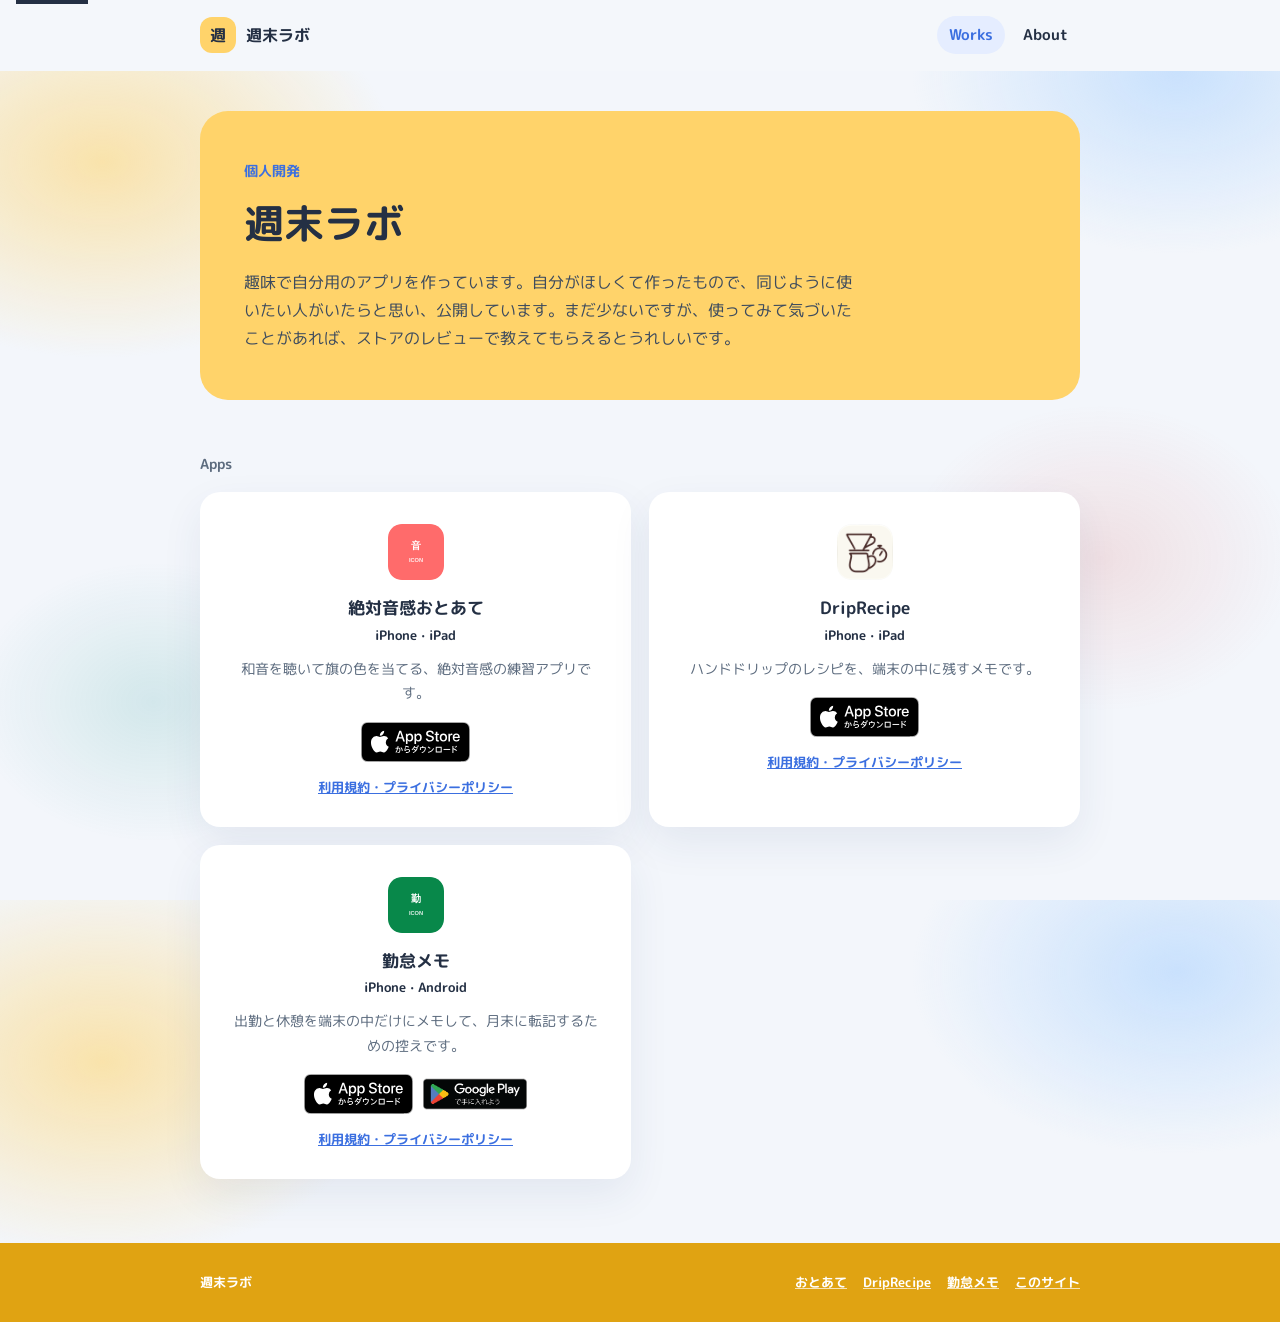
==== index.html @ 395b32bc "週末ラボの紹介と各アプリの規約を公開できるようにする。 Co-authored-by: Cursor <cursoragent@cursor.com>" ====
<!doctype html>
<html lang="ja">
  <head>
    <meta charset="utf-8" />
    <meta name="viewport" content="width=device-width, initial-scale=1" />
    <title>週末ラボ</title>
    <meta
      name="description"
      content="週末ラボ が個人で作っているアプリの紹介とサポートです。自分が使いたくて作ったものを公開しています。"
    />
    <link rel="icon" href="favicon.svg" type="image/svg+xml" />
    <link rel="preconnect" href="https://fonts.googleapis.com" />
    <link rel="preconnect" href="https://fonts.gstatic.com" crossorigin />
    <link
      href="https://fonts.googleapis.com/css2?family=M+PLUS+Rounded+1c:wght@400;500;700&display=swap"
      rel="stylesheet"
    />
    <link rel="stylesheet" href="css/site.css" />
  </head>
  <body>
    <a class="skip" href="#main">本文へ</a>
    <header class="nav">
      <a class="brand" href="index.html">
        <span class="brand-mark">週</span>
        週末ラボ
      </a>
      <nav class="nav-links" aria-label="サイト">
        <a href="#apps" aria-current="page">Works</a>
        <a href="#about">About</a>
      </nav>
    </header>
    <main id="main" class="wrap">
      <section class="hero" id="about">
        <p class="kicker">個人開発</p>
        <h1>週末ラボ</h1>
        <p class="lede">
          趣味で自分用のアプリを作っています。自分がほしくて作ったもので、同じように使いたい人がいたらと思い、公開しています。まだ少ないですが、使ってみて気づいたことがあれば、ストアのレビューで教えてもらえるとうれしいです。
        </p>
      </section>

      <p class="section-label" id="apps"><span>Apps</span></p>
      <div class="app-grid" data-app-grid></div>
      <noscript>
        <p>アプリのカードを表示するには JavaScript を有効にしてください。</p>
        <p>
          <a href="otoate/">絶対音感おとあて</a> ·
          <a href="driprecipe/">DripRecipe</a> ·
          <a href="kintai/">勤怠メモ</a>
        </p>
      </noscript>
    </main>
    <footer class="site-footer">
      <div>
        <strong>週末ラボ</strong>
      </div>
      <div class="footer-links">
        <a href="otoate/">おとあて</a>
        <a href="driprecipe/">DripRecipe</a>
        <a href="kintai/">勤怠メモ</a>
        <a href="privacy.html">このサイト</a>
      </div>
    </footer>
    <script src="js/apps.js"></script>
  </body>
</html>
---- css/site.css ----
:root {
  --bg: #f3f6fb;
  --bg-deep: #e7eef8;
  --ink: #243044;
  --muted: #5c6b7e;
  --line: rgba(36, 48, 68, 0.12);
  --card: #ffffff;
  --signal: #3b6fe0;
  --shadow: 0 16px 40px rgba(36, 64, 110, 0.08);
  --sans: "M PLUS Rounded 1c", "Hiragino Maru Gothic ProN", "Hiragino Sans", sans-serif;
  --serif: var(--sans);
  --mono: var(--sans);
  --display: var(--sans);
  --app: var(--ink);
  --app-soft: #f7f1e6;
  --radius: 24px;
  color-scheme: light;
}

[data-app="oto"] {
  --app: #d63c3c;
  --app-soft: #fff1ea;
}

[data-app="drip"] {
  --app: #0e8f8a;
  --app-soft: #e7f6f5;
}

[data-app="kintai"] {
  --app: #087a42;
  --app-soft: #e8f6ee;
}

*,
*::before,
*::after {
  box-sizing: border-box;
}

html {
  scroll-behavior: smooth;
  height: 100%;
}

body {
  display: flex;
  flex-direction: column;
  min-height: 100%;
  margin: 0;
  background:
    radial-gradient(420px 280px at 8% 18%, rgba(255, 211, 106, 0.55), transparent 70%),
    radial-gradient(380px 260px at 92% 8%, rgba(160, 205, 255, 0.5), transparent 70%),
    radial-gradient(280px 220px at 86% 62%, rgba(214, 60, 60, 0.12), transparent 70%),
    radial-gradient(260px 200px at 12% 78%, rgba(14, 143, 138, 0.14), transparent 70%),
    var(--bg);
  color: var(--ink);
  font-family: var(--sans);
  font-size: 16px;
  line-height: 1.75;
  text-rendering: optimizeLegibility;
}

::selection {
  background: #c9dcff;
  color: var(--ink);
}

a {
  color: inherit;
}

a:hover {
  color: var(--signal);
}

:focus-visible {
  outline: 2px solid var(--ink);
  outline-offset: 3px;
}

.skip {
  position: absolute;
  left: 16px;
  top: -40px;
  background: var(--ink);
  color: var(--bg);
  padding: 8px 12px;
  z-index: 10;
}

.skip:focus {
  top: 12px;
}

.wrap {
  width: min(880px, calc(100% - 48px));
  margin-inline: auto;
}

main {
  flex: 1 0 auto;
}

.nav {
  position: sticky;
  top: 0;
  z-index: 5;
  display: flex;
  align-items: center;
  justify-content: space-between;
  gap: 20px;
  width: 100%;
  margin: 0;
  padding: 16px max(24px, calc((100% - 880px) / 2));
  background: color-mix(in srgb, var(--bg) 94%, white);
  border-bottom: 1px solid transparent;
  backdrop-filter: blur(16px);
}

.brand {
  display: flex;
  align-items: center;
  gap: 10px;
  text-decoration: none;
  font-weight: 700;
}

.brand-mark {
  display: grid;
  place-items: center;
  width: 36px;
  height: 36px;
  border-radius: 12px;
  background: #ffd36a;
  color: var(--ink);
  font-weight: 700;
  font-size: 16px;
}

.nav-links {
  display: flex;
  gap: 6px;
  font-size: 15px;
  font-weight: 700;
}

.nav-links a {
  text-decoration: none;
  padding: 6px 12px;
  border-radius: 999px;
}

.nav-links a:hover {
  background: rgba(36, 48, 68, 0.06);
  color: inherit;
}

.nav-links a[aria-current="page"] {
  background: #e5edff;
  color: var(--signal);
}

.hero {
  position: relative;
  margin-top: 40px;
  padding: 48px 44px;
  background: #ffd36a;
  border-radius: 28px;
}

.kicker,
.eyebrow {
  margin: 0 0 12px;
  font-size: 14px;
  font-weight: 700;
  color: var(--signal);
}

h1,
h2,
h3 {
  font-weight: 700;
  letter-spacing: 0;
  text-wrap: balance;
}

.hero h1,
.wrap > h1 {
  margin: 0 0 8px;
  font-size: clamp(28px, 4vw, 40px);
  line-height: 1.35;
}

.hero h1 em {
  display: block;
  font-style: normal;
  font-weight: 700;
  font-size: 0.62em;
  color: var(--muted);
}

.lede {
  max-width: 38rem;
  margin: 18px 0 0;
  font-size: 16px;
  color: #3d4b5e;
}

.hero-foot {
  display: flex;
  flex-wrap: wrap;
  gap: 8px;
  margin-top: 22px;
}

.hero-foot span {
  padding: 6px 12px;
  border-radius: 999px;
  background: white;
  font-size: 13px;
  font-weight: 700;
  color: var(--muted);
}

.section-label {
  display: flex;
  justify-content: space-between;
  align-items: baseline;
  margin: 52px 0 0;
  font-size: 14px;
  font-weight: 700;
  color: var(--muted);
}

.work {
  display: grid;
  grid-template-columns: minmax(0, 1fr) minmax(260px, 400px);
  gap: 28px;
  align-items: center;
  margin-top: 16px;
  padding: 22px;
  background: var(--card);
  border-radius: 24px;
  box-shadow: var(--shadow);
  text-decoration: none;
  color: inherit;
}

.work:last-child {
  margin-bottom: 8px;
}

.work:hover {
  color: inherit;
}

.work:hover .work-title {
  color: var(--app);
}

.work-no {
  margin: 0;
  font-size: 13px;
  font-weight: 700;
  color: var(--app);
}

.work-title {
  margin: 6px 0 0;
  font-size: clamp(26px, 3vw, 34px);
  line-height: 1.3;
  transition: color 0.2s ease;
}

.work-en {
  margin: 2px 0 0;
  font-style: normal;
  font-weight: 700;
  font-size: 15px;
  color: var(--muted);
}

.work p {
  margin: 12px 0 0;
  max-width: 36rem;
  color: var(--muted);
}

.work-go {
  display: inline-block;
  margin-top: 14px;
  font-size: 14px;
  font-weight: 700;
  color: var(--signal);
}

.principles {
  display: grid;
  grid-template-columns: repeat(3, 1fr);
  gap: 18px;
  padding: 54px 0 20px;
}

.principles article {
  padding: 22px;
  background: color-mix(in srgb, var(--card) 75%, transparent);
  border: 1px solid var(--line);
  border-radius: 18px;
}

.principles h2 {
  margin: 0 0 8px;
  font-size: 18px;
}

.principles p {
  margin: 0;
  color: var(--muted);
  font-size: 14.5px;
}

.site-footer {
  display: flex;
  justify-content: space-between;
  align-items: center;
  gap: 20px;
  flex-wrap: wrap;
  width: 100%;
  margin: 56px 0 0;
  padding: 28px max(24px, calc((100% - 880px) / 2));
  background: #e0a312;
  color: #fff;
  font-size: 13px;
  font-weight: 700;
}

.site-footer a {
  color: #fff;
  text-decoration-color: rgba(255, 255, 255, 0.7);
}

.site-footer a:hover {
  color: #fff;
  opacity: 0.8;
}

.footer-links {
  display: flex;
  flex-wrap: wrap;
  gap: 8px 16px;
}

[data-privacy-links] {
  display: contents;
}

.about {
  margin-top: 8px;
  padding: 28px 28px 22px;
  background: var(--card);
  border-radius: 24px;
  box-shadow: var(--shadow);
}

.about h2 {
  margin: 0 0 12px;
  font-size: clamp(28px, 3vw, 36px);
}

.about p {
  max-width: 40rem;
  margin: 0 0 12px;
  color: #3d4b5e;
}

.about p:last-child {
  margin-bottom: 0;
}

.app-grid {
  display: grid;
  grid-template-columns: 1fr;
  gap: 18px;
  margin: 16px 0 8px;
}

.app-card {
  display: flex;
  flex-direction: column;
  align-items: center;
  gap: 16px;
  padding: 32px 28px 28px;
  background: var(--card);
  border-radius: 20px;
  box-shadow: var(--shadow);
  color: inherit;
  text-align: center;
  scroll-margin-top: 88px;
}

.app-card > img,
.app-card .app-icon {
  width: 56px;
  height: 56px;
  border-radius: 14px;
  flex: none;
}

.app-card-body {
  width: 100%;
  min-width: 0;
}

.store-badges {
  display: flex;
  flex-wrap: wrap;
  align-items: center;
  justify-content: center;
  gap: 10px;
  margin-top: 16px;
}

.store-badge {
  display: block;
  line-height: 0;
}

.store-badge img {
  display: block;
  height: 40px;
  width: auto;
}

a.store-badge:hover {
  opacity: 0.86;
}

.app-jumps {
  display: flex;
  flex-wrap: wrap;
  justify-content: center;
  gap: 6px 16px;
  margin: 14px 0 0;
  font-size: 13px;
  font-weight: 700;
}

.app-jumps a {
  color: var(--signal);
}

.app-card-head {
  display: flex;
  align-items: center;
  gap: 12px;
}

.app-card-head img,
.product-icon {
  width: 52px;
  height: 52px;
  border-radius: 14px;
  flex: none;
}

.product-icon {
  width: 72px;
  height: 72px;
  border-radius: 18px;
  margin-bottom: 12px;
}

.app-card h2,
.support-card .app-card-head h2 {
  margin: 0;
  font-size: 17px;
  line-height: 1.4;
}

.app-card .platforms,
.support-card .work-no {
  margin: 4px 0 0;
  font-size: 13px;
  font-weight: 700;
  color: var(--app);
}

.app-card-body > p:not(.platforms):not(.app-jumps) {
  margin: 10px 0 0;
  color: var(--muted);
  font-size: 14px;
  line-height: 1.75;
}

.app-card .app-jumps {
  margin-top: 14px;
}

.doc-block {
  scroll-margin-top: 88px;
  margin-top: 20px;
  padding: 32px 32px 12px;
  background: var(--card);
  border-radius: 20px;
  box-shadow: var(--shadow);
}

.doc-block h2 {
  margin: 26px 0 8px;
  font-size: 20px;
}

.doc-block h2:first-child,
.doc-block .kicker + h2 {
  margin-top: 0;
}

.doc-block h3 {
  margin: 18px 0 4px;
  font-size: 16px;
}

.doc-block p,
.doc-block li {
  color: #3a4250;
  font-size: 15px;
}

.doc-block ul {
  margin: 8px 0 14px;
  padding-left: 1.2em;
}

.doc-block .meta-line {
  margin-top: 0;
}

.docs {
  margin-top: 28px;
}

.support-card .app-card-head {
  margin-bottom: 10px;
}

.support-card > p {
  margin: 0;
}

.shot-frame {
  background: #edf2f8;
  border: 1px solid var(--line);
  border-radius: 28px;
  overflow: hidden;
}

.shot-frame img {
  display: block;
  width: 100%;
  max-height: 460px;
  object-fit: cover;
  object-position: center;
}

.product-hero {
  display: grid;
  grid-template-columns: minmax(0, 1.1fr) minmax(260px, 0.9fr);
  gap: 48px;
  align-items: center;
  padding: 28px 0 10px;
}

.product-hero h1 {
  margin: 0;
  font-size: clamp(32px, 4.2vw, 46px);
  line-height: 1.35;
}

.en-name {
  margin: 0 0 6px;
  font-style: normal;
  font-weight: 700;
  font-size: 18px;
  color: var(--app);
}

.pills {
  display: flex;
  flex-wrap: wrap;
  gap: 8px;
  margin: 18px 0 0;
  padding: 0;
  list-style: none;
}

.pills li {
  padding: 5px 12px;
  background: var(--bg-deep);
  border-radius: 999px;
  font-size: 13px;
  font-weight: 700;
}

.layout {
  display: grid;
  grid-template-columns: minmax(0, 1fr) 280px;
  gap: 56px;
  padding: 36px 0 20px;
}

.prose h2 {
  margin: 36px 0 10px;
  font-size: 24px;
}

.prose h2:first-child {
  margin-top: 0;
}

.prose h3 {
  margin: 22px 0 6px;
  font-size: 17px;
}

.prose p,
.prose li {
  color: #3a342c;
}

.prose ul,
.prose ol {
  padding-left: 1.2em;
}

.feature-grid {
  display: grid;
  grid-template-columns: 1fr 1fr;
  gap: 12px;
  margin-top: 14px;
}

.feature-grid article {
  padding: 16px 16px 14px;
  background: var(--card);
  border: 1px solid var(--line);
  border-radius: 16px;
}

.feature-grid h3 {
  margin: 0 0 4px;
  font-size: 15px;
}

.feature-grid p {
  margin: 0;
  font-size: 14px;
  color: var(--muted);
}

.side {
  position: sticky;
  top: 84px;
  align-self: start;
  display: grid;
  gap: 16px;
}

.spec {
  margin: 0;
  padding: 8px 0;
  border-top: 1px solid var(--line);
}

.spec div {
  display: grid;
  grid-template-columns: 92px 1fr;
  gap: 10px;
  padding: 9px 0;
  border-bottom: 1px solid var(--line);
  font-size: 13px;
}

.spec dt {
  font-size: 13px;
  font-weight: 700;
  color: var(--muted);
}

.spec dd {
  margin: 0;
}

.doc-links {
  display: grid;
  gap: 8px;
}

.doc-links a {
  display: flex;
  justify-content: space-between;
  padding: 12px 14px;
  background: var(--card);
  border: 1px solid var(--line);
  border-radius: 12px;
  text-decoration: none;
  font-size: 14px;
}

.doc-links a span {
  font-family: var(--mono);
  font-size: 12px;
  color: var(--muted);
}

.faq details {
  border-top: 1px solid var(--line);
}

.faq details:last-child {
  border-bottom: 1px solid var(--line);
}

.faq summary {
  cursor: pointer;
  padding: 14px 0;
  font-weight: 500;
}

.faq details p {
  margin: 0 0 14px;
}

.support-list {
  display: grid;
  gap: 16px;
  padding-bottom: 20px;
}

.support-card {
  display: block;
  padding: 22px 22px 18px;
  background: var(--card);
  border: 1px solid var(--line);
  border-left: 4px solid var(--app);
  border-radius: 18px;
}

.support-card h2 {
  margin: 4px 0;
  font-size: 26px;
}

.support-card p {
  margin: 0;
  color: var(--muted);
}

.support-card .links {
  display: flex;
  flex-wrap: wrap;
  gap: 8px;
  margin-top: 12px;
  font-size: 14px;
  font-weight: 700;
}

.support-card .links a {
  color: var(--signal);
  text-decoration: none;
}

.page-hero {
  padding: 18px 0 8px;
}

.page-hero h1 {
  margin: 0;
  font-size: clamp(30px, 4vw, 42px);
  line-height: 1.35;
}

.legal {
  width: min(760px, 100%);
  padding-bottom: 24px;
}

.legal h1 {
  font-size: clamp(30px, 4vw, 40px);
  line-height: 1.35;
}

.legal h2 {
  margin: 32px 0 8px;
  font-size: 22px;
}

.legal p,
.legal li {
  color: #3d4b5e;
}

.meta-line {
  color: var(--muted);
  font-family: var(--mono);
  font-size: 12px;
  letter-spacing: 0.06em;
}

.contact-box {
  margin-top: 28px;
  padding: 18px 18px 14px;
  background: var(--card);
  border: 1px solid var(--line);
  border-radius: 16px;
}

.specimen {
  background: var(--card);
  border: 1px solid rgba(28, 25, 21, 0.08);
  border-radius: var(--radius);
  box-shadow: var(--shadow);
  overflow: hidden;
}

.specimen-bar {
  display: flex;
  justify-content: space-between;
  padding: 14px 16px 0;
  font-family: var(--mono);
  font-size: 11px;
  letter-spacing: 0.08em;
  text-transform: uppercase;
  color: var(--muted);
}

.oto-stage {
  margin: 12px;
  padding: 16px;
  border-radius: 22px;
  background: #fff6ec;
}

.flags {
  display: grid;
  grid-template-columns: repeat(3, 1fr);
  gap: 10px;
}

.flag {
  display: grid;
  justify-items: center;
  gap: 6px;
  padding: 10px 4px 8px;
  border-radius: 14px;
  background: rgba(255, 255, 255, 0.72);
  font-size: 12px;
}

.flag i {
  width: 34px;
  height: 24px;
  border-radius: 4px 10px 10px 4px;
  box-shadow: 2px 2px 0 rgba(28, 25, 21, 0.08);
}

.flag.hot {
  outline: 2px solid #1c1915;
}

.drip-stage,
.kintai-stage {
  padding: 8px 18px 18px;
}

.recipe-name {
  margin: 8px 0 0;
  font-size: 24px;
  font-weight: 700;
}

.stats {
  display: flex;
  gap: 16px;
  margin: 8px 0 14px;
  font-family: var(--mono);
  font-size: 12px;
  color: var(--muted);
}

.stats b {
  display: block;
  color: var(--app);
  font-size: 16px;
  font-weight: 500;
}

.steps {
  margin: 0;
  padding: 0;
  list-style: none;
}

.steps li {
  display: grid;
  grid-template-columns: 52px 1fr;
  gap: 8px;
  padding: 8px 0;
  border-top: 1px solid var(--line);
  font-size: 14px;
}

.steps time {
  font-family: var(--mono);
  font-size: 12px;
  color: var(--app);
}

.kintai-status {
  margin: 10px 0 0;
  font-family: var(--mono);
  font-size: 12px;
  letter-spacing: 0.12em;
  text-transform: uppercase;
  color: var(--app);
}

.kintai-stage strong {
  display: block;
  margin-top: 4px;
  font-family: var(--serif);
  font-size: 34px;
  font-weight: 600;
}

.times {
  display: flex;
  gap: 18px;
  margin: 12px 0;
  color: var(--muted);
  font-size: 13px;
}

.punch {
  display: block;
  width: 100%;
  padding: 14px;
  border: 0;
  border-radius: 16px;
  background: var(--app);
  color: white;
  font-family: var(--sans);
  font-size: 16px;
  font-weight: 600;
}

.caption {
  margin: 8px 2px 0;
  color: var(--muted);
  font-family: var(--mono);
  font-size: 11px;
  letter-spacing: 0.06em;
}

.not-found {
  padding: 12vh 0 20vh;
}

.not-found h1 {
  font-size: clamp(48px, 8vw, 72px);
  margin: 0;
  line-height: 1.15;
}

@media (min-width: 900px) {
  .app-grid {
    grid-template-columns: 1fr 1fr;
  }
}

@media (max-width: 860px) {
  .work,
  .product-hero,
  .layout,
  .principles,
  .feature-grid {
    grid-template-columns: 1fr;
  }

  .side {
    position: static;
  }

  .nav {
    flex-wrap: wrap;
  }
}

@media (max-width: 640px) {
  .wrap {
    width: min(880px, calc(100% - 32px));
  }

  .nav {
    padding-inline: 16px;
  }

  .nav-links {
    gap: 14px;
  }

  .hero {
    margin-top: 24px;
    padding: 32px 22px;
  }

  .section-label {
    margin-top: 36px;
  }

  .app-card {
    padding: 28px 22px 24px;
  }

  .site-footer {
    margin-top: 40px;
    padding-inline: 16px;
  }
}

@media (prefers-reduced-motion: reduce) {
  html {
    scroll-behavior: auto;
  }

  .work-title {
    transition: none;
  }
}

@media print {
  body::before,
  .nav,
  .site-footer,
  .skip,
  .specimen,
  .doc-links {
    display: none !important;
  }

  body {
    background: white;
  }

  .layout,
  .product-hero {
    display: block;
  }
}
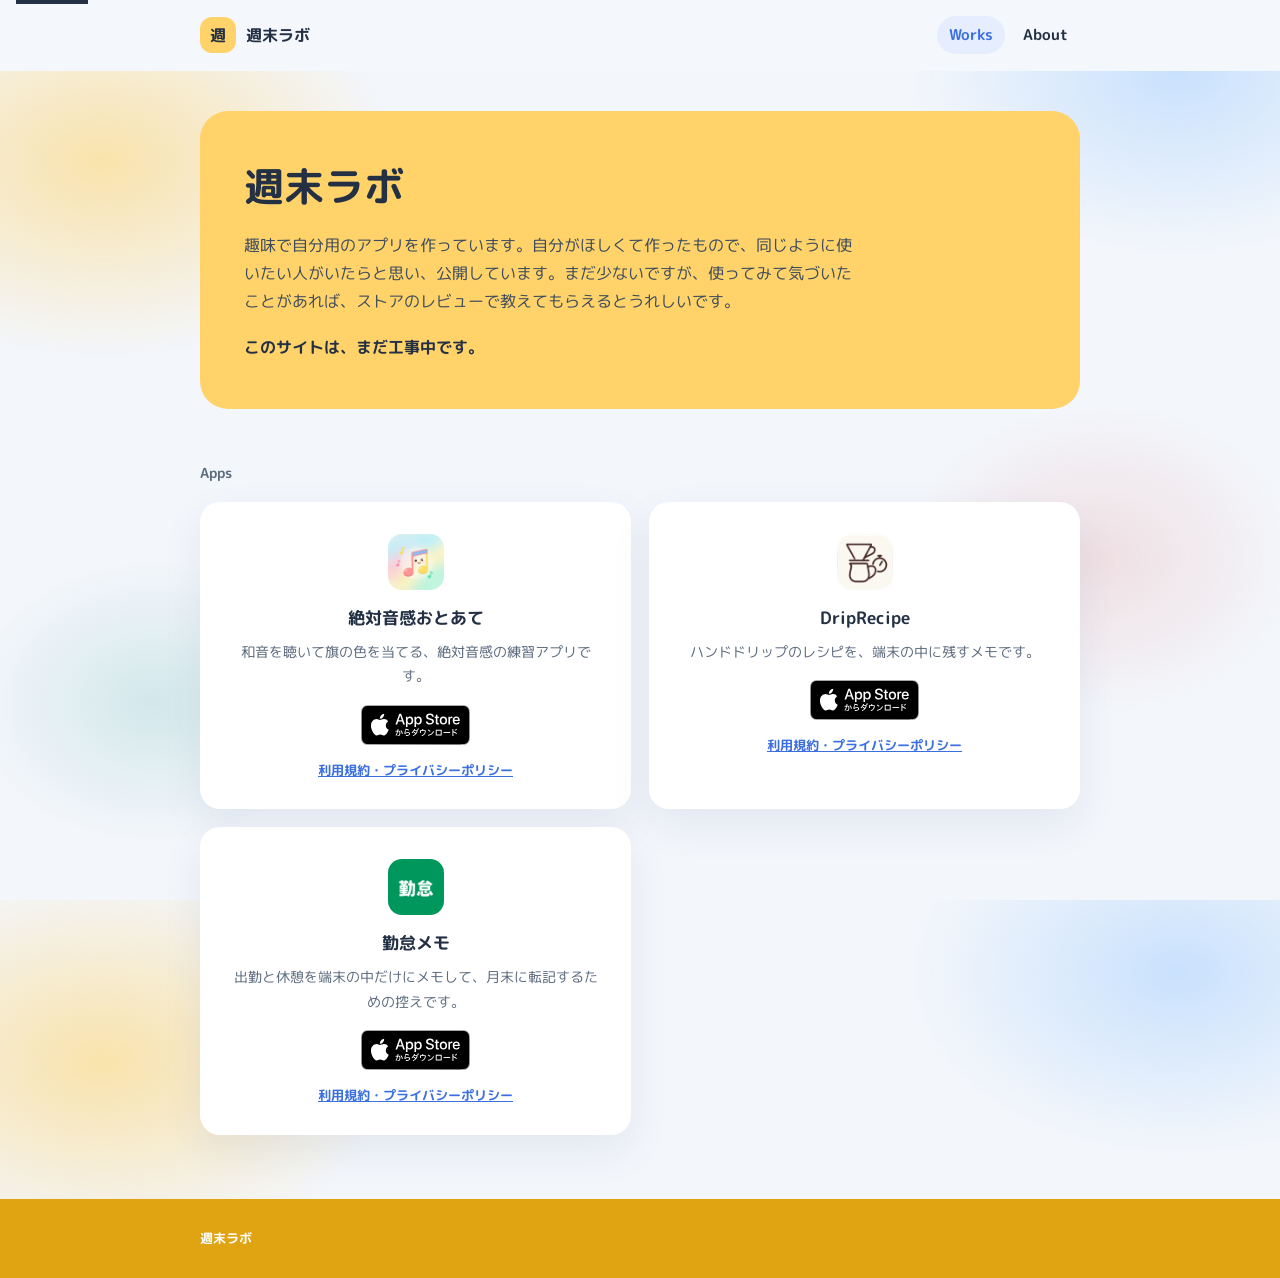
==== commit 8be4d4e3: "実物のアイコンと、いま出せる情報だけが残るようにする。 Co-authored-by: Cursor <cursoragent@cursor.com>" ====
--- a/index.html
+++ b/index.html
@@ -31,11 +31,11 @@
     </header>
     <main id="main" class="wrap">
       <section class="hero" id="about">
-        <p class="kicker">個人開発</p>
         <h1>週末ラボ</h1>
         <p class="lede">
           趣味で自分用のアプリを作っています。自分がほしくて作ったもので、同じように使いたい人がいたらと思い、公開しています。まだ少ないですが、使ってみて気づいたことがあれば、ストアのレビューで教えてもらえるとうれしいです。
         </p>
+        <p class="site-note">このサイトは、まだ工事中です。</p>
       </section>
 
       <p class="section-label" id="apps"><span>Apps</span></p>
@@ -53,12 +53,6 @@
       <div>
         <strong>週末ラボ</strong>
       </div>
-      <div class="footer-links">
-        <a href="otoate/">おとあて</a>
-        <a href="driprecipe/">DripRecipe</a>
-        <a href="kintai/">勤怠メモ</a>
-        <a href="privacy.html">このサイト</a>
-      </div>
     </footer>
     <script src="js/apps.js"></script>
   </body>
--- a/css/site.css
+++ b/css/site.css
@@ -207,6 +207,11 @@
   color: #3d4b5e;
 }
 
+.site-note {
+  margin: 18px 0 0;
+  font-weight: 700;
+}
+
 .hero-foot {
   display: flex;
   flex-wrap: wrap;
@@ -478,7 +483,6 @@
   line-height: 1.4;
 }
 
-.app-card .platforms,
 .support-card .work-no {
   margin: 4px 0 0;
   font-size: 13px;
@@ -486,7 +490,7 @@
   color: var(--app);
 }
 
-.app-card-body > p:not(.platforms):not(.app-jumps) {
+.app-card-body > p:not(.app-jumps) {
   margin: 10px 0 0;
   color: var(--muted);
   font-size: 14px;
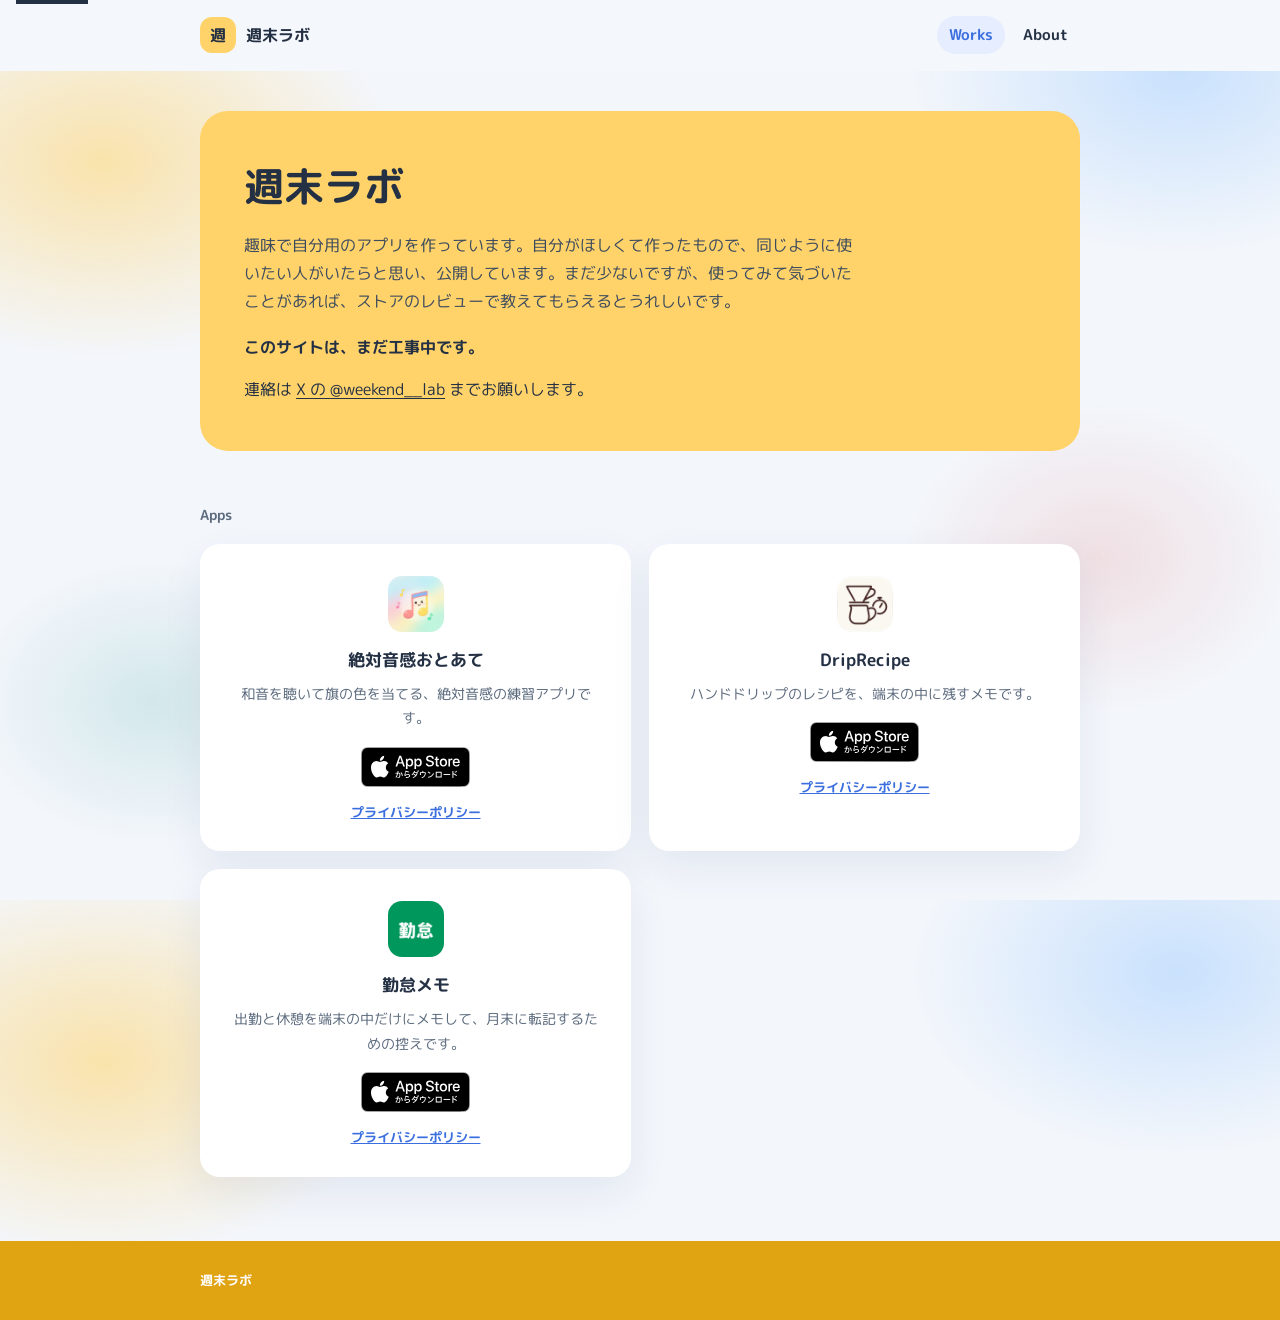
==== commit f60f608b: "利用規約を外し、問い合わせ先をXのアカウントにする。 Co-authored-by: Cursor <cursoragent@cursor.com>" ====
--- a/index.html
+++ b/index.html
@@ -36,6 +36,7 @@
           趣味で自分用のアプリを作っています。自分がほしくて作ったもので、同じように使いたい人がいたらと思い、公開しています。まだ少ないですが、使ってみて気づいたことがあれば、ストアのレビューで教えてもらえるとうれしいです。
         </p>
         <p class="site-note">このサイトは、まだ工事中です。</p>
+        <p class="contact-line">連絡は <a href="https://x.com/weekend__lab">X の @weekend__lab</a> までお願いします。</p>
       </section>
 
       <p class="section-label" id="apps"><span>Apps</span></p>
--- a/css/site.css
+++ b/css/site.css
@@ -212,6 +212,15 @@
   font-weight: 700;
 }
 
+.contact-line {
+  margin: 14px 0 0;
+}
+
+.contact-line a {
+  text-decoration: underline;
+  text-underline-offset: 3px;
+}
+
 .hero-foot {
   display: flex;
   flex-wrap: wrap;
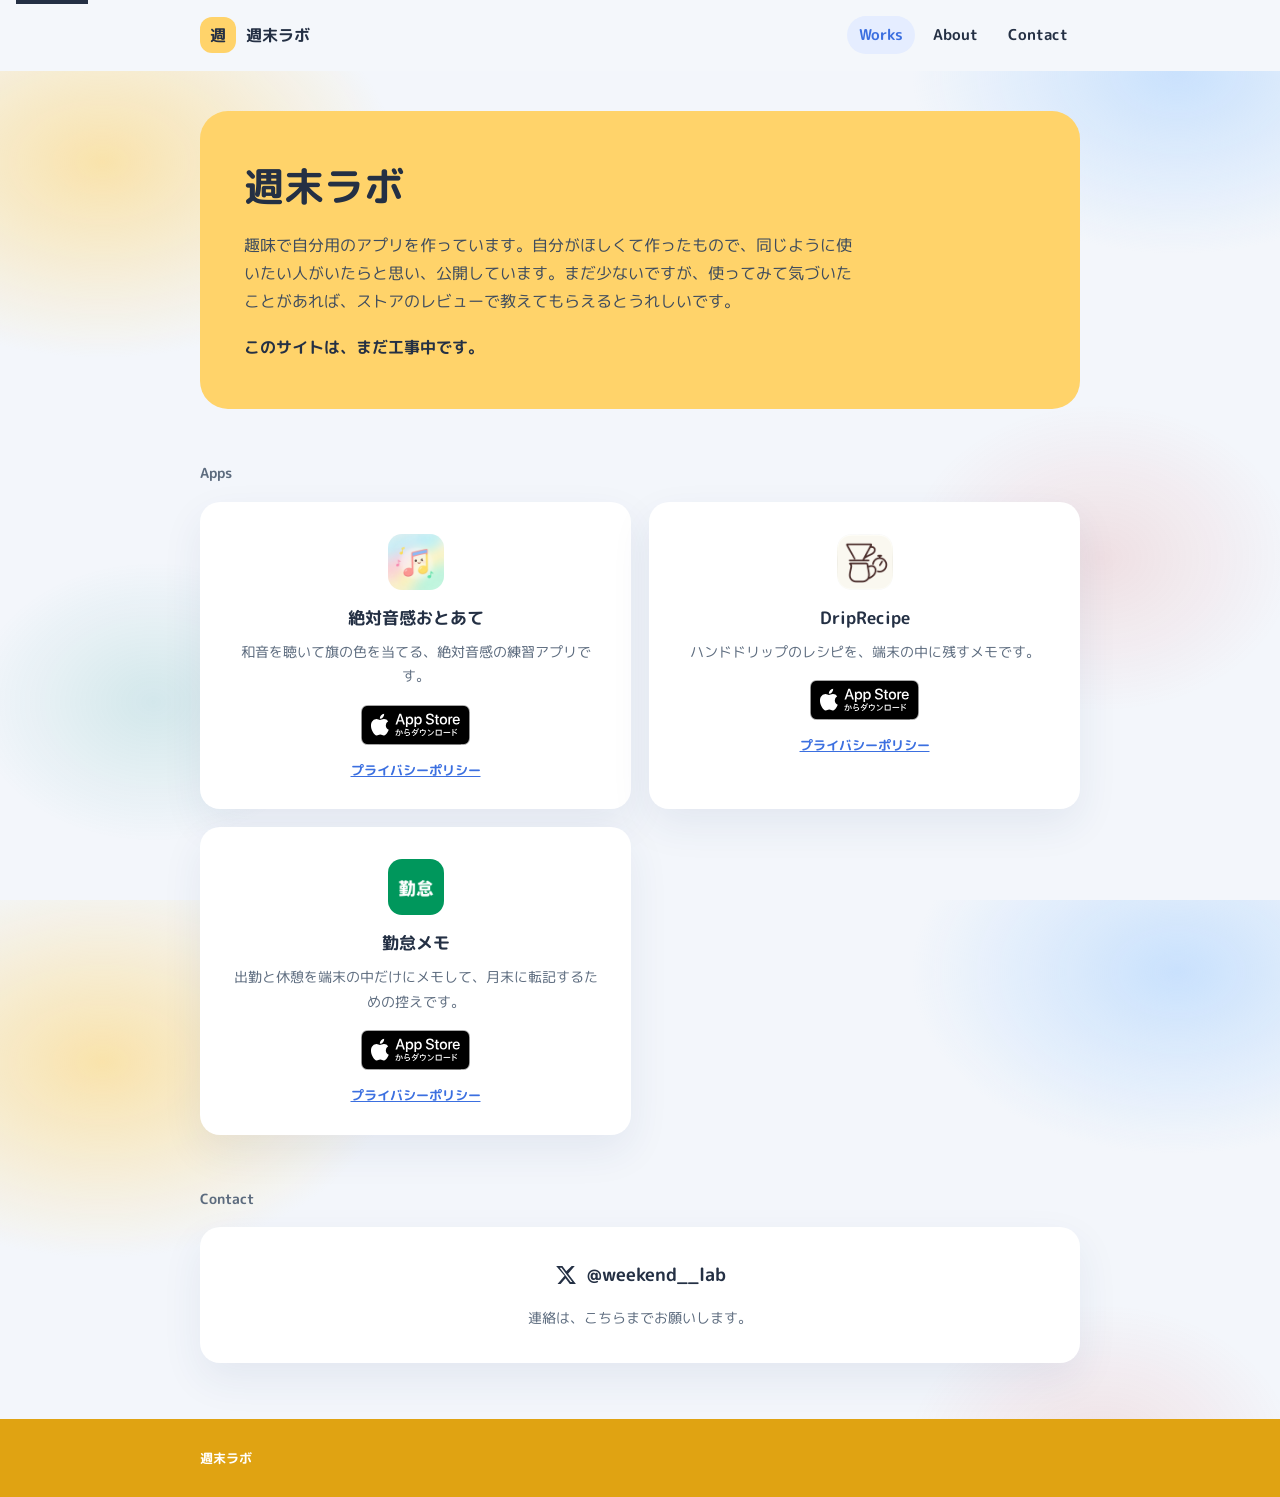
==== commit 7560c5b7: "連絡先を自己紹介から外し、トップの独立した欄にする。 Co-authored-by: Cursor <cursoragent@cursor.com>" ====
--- a/index.html
+++ b/index.html
@@ -27,6 +27,7 @@
       <nav class="nav-links" aria-label="サイト">
         <a href="#apps" aria-current="page">Works</a>
         <a href="#about">About</a>
+        <a href="#contact">Contact</a>
       </nav>
     </header>
     <main id="main" class="wrap">
@@ -36,11 +37,20 @@
           趣味で自分用のアプリを作っています。自分がほしくて作ったもので、同じように使いたい人がいたらと思い、公開しています。まだ少ないですが、使ってみて気づいたことがあれば、ストアのレビューで教えてもらえるとうれしいです。
         </p>
         <p class="site-note">このサイトは、まだ工事中です。</p>
-        <p class="contact-line">連絡は <a href="https://x.com/weekend__lab">X の @weekend__lab</a> までお願いします。</p>
       </section>
 
       <p class="section-label" id="apps"><span>Apps</span></p>
       <div class="app-grid" data-app-grid></div>
+      <p class="section-label" id="contact"><span>Contact</span></p>
+      <section class="contact-card">
+        <a class="contact-x" href="https://x.com/weekend__lab">
+          <svg viewBox="0 0 24 24" aria-hidden="true">
+            <path d="M18.244 2.25h3.308l-7.227 8.26 8.502 11.24H16.17l-4.714-6.231-5.401 6.231H2.744l7.727-8.835L1.254 2.25H8.08l4.253 5.622L18.244 2.25zm-1.161 17.52h1.833L7.084 4.126H5.117L17.083 19.77z" />
+          </svg>
+          <span>@weekend__lab</span>
+        </a>
+        <p>連絡は、こちらまでお願いします。</p>
+      </section>
       <noscript>
         <p>アプリのカードを表示するには JavaScript を有効にしてください。</p>
         <p>
--- a/css/site.css
+++ b/css/site.css
@@ -212,15 +212,6 @@
   font-weight: 700;
 }
 
-.contact-line {
-  margin: 14px 0 0;
-}
-
-.contact-line a {
-  text-decoration: underline;
-  text-underline-offset: 3px;
-}
-
 .hero-foot {
   display: flex;
   flex-wrap: wrap;
@@ -397,6 +388,37 @@
   grid-template-columns: 1fr;
   gap: 18px;
   margin: 16px 0 8px;
+}
+
+.contact-card {
+  margin-top: 16px;
+  padding: 32px 28px;
+  background: var(--card);
+  border-radius: 20px;
+  box-shadow: var(--shadow);
+  text-align: center;
+  scroll-margin-top: 88px;
+}
+
+.contact-x {
+  display: inline-flex;
+  align-items: center;
+  gap: 10px;
+  font-size: 18px;
+  font-weight: 700;
+  text-decoration: none;
+}
+
+.contact-x svg {
+  width: 22px;
+  height: 22px;
+  fill: currentColor;
+}
+
+.contact-card p {
+  margin: 12px 0 0;
+  color: var(--muted);
+  font-size: 14px;
 }
 
 .app-card {
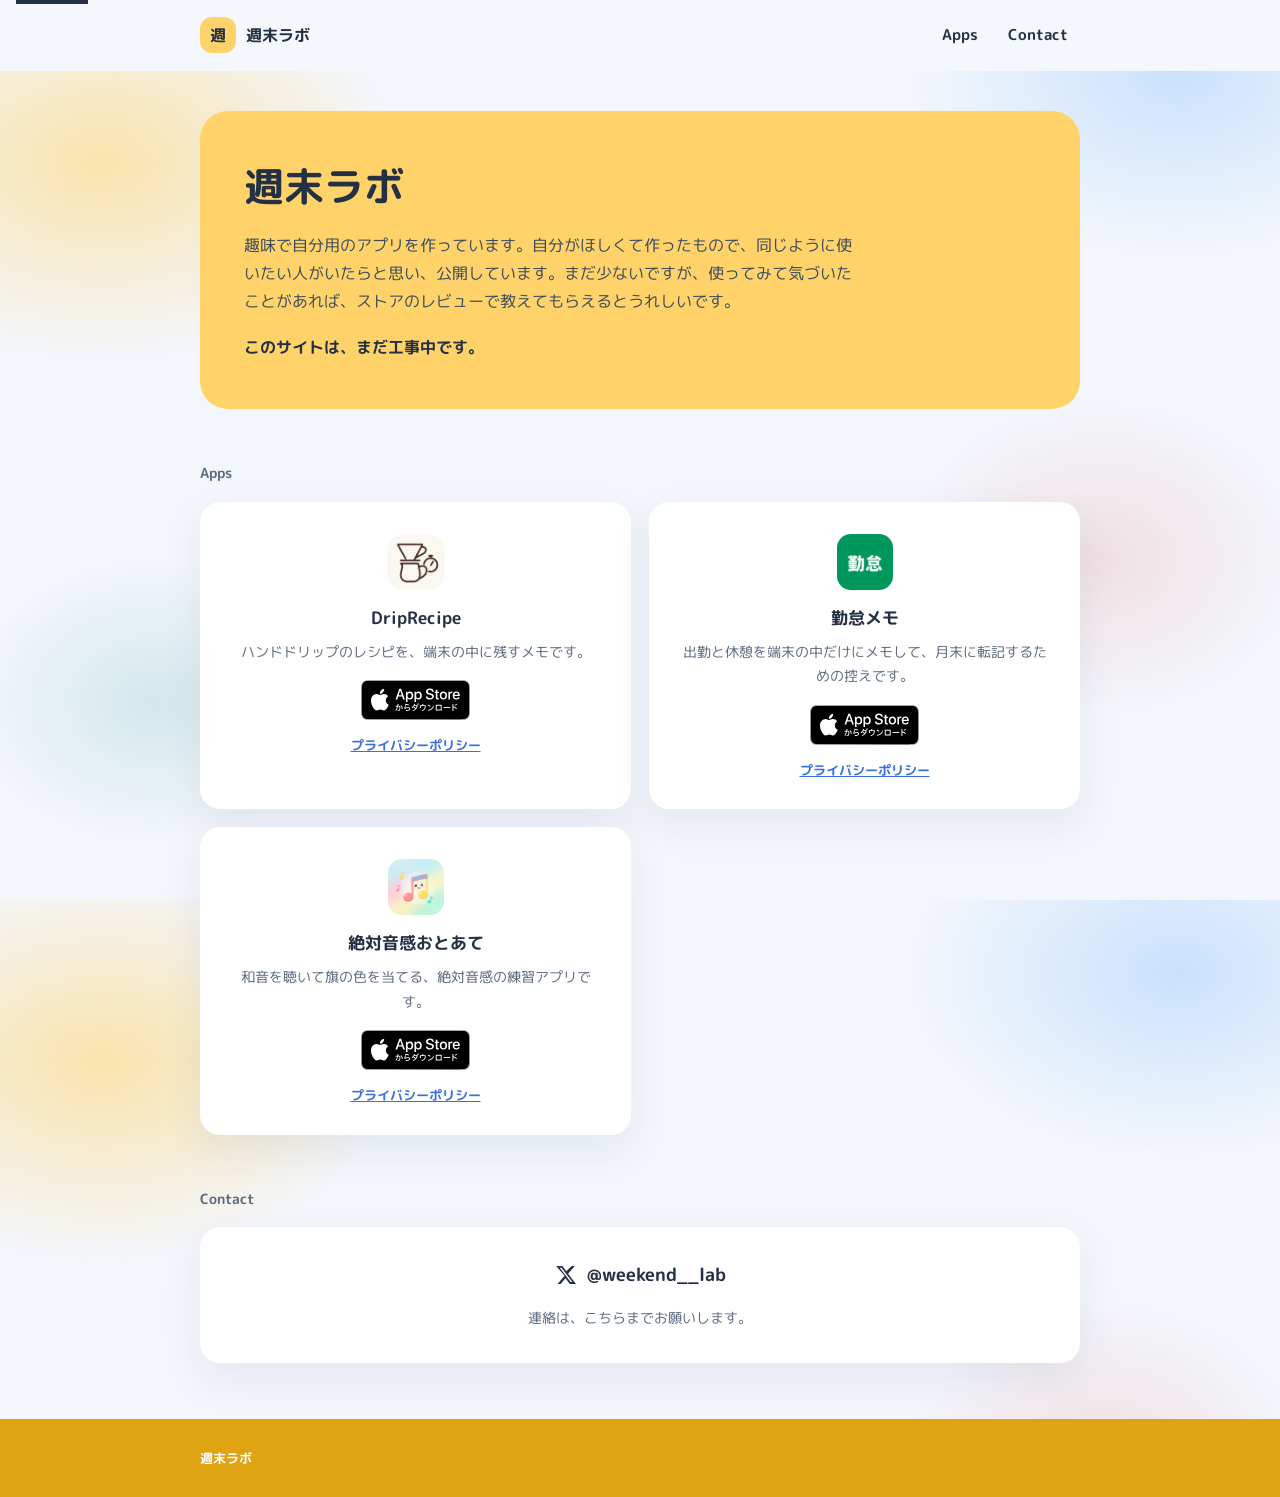
==== commit 4dd4c2c7: "プライバシーポリシーは保存する内容だけにし、案内と並びを公開用に整える。 Co-authored-by: Cursor <cursoragent@cursor.com>" ====
--- a/index.html
+++ b/index.html
@@ -25,8 +25,7 @@
         週末ラボ
       </a>
       <nav class="nav-links" aria-label="サイト">
-        <a href="#apps" aria-current="page">Works</a>
-        <a href="#about">About</a>
+        <a href="#apps">Apps</a>
         <a href="#contact">Contact</a>
       </nav>
     </header>
@@ -54,9 +53,9 @@
       <noscript>
         <p>アプリのカードを表示するには JavaScript を有効にしてください。</p>
         <p>
-          <a href="otoate/">絶対音感おとあて</a> ·
           <a href="driprecipe/">DripRecipe</a> ·
-          <a href="kintai/">勤怠メモ</a>
+          <a href="kintai/">勤怠メモ</a> ·
+          <a href="otoate/">絶対音感おとあて</a>
         </p>
       </noscript>
     </main>
--- a/css/site.css
+++ b/css/site.css
@@ -192,6 +192,10 @@
   line-height: 1.35;
 }
 
+.wrap > h1 {
+  margin-top: 40px;
+}
+
 .hero h1 em {
   display: block;
   font-style: normal;
@@ -232,6 +236,7 @@
   display: flex;
   justify-content: space-between;
   align-items: baseline;
+  scroll-margin-top: 88px;
   margin: 52px 0 0;
   font-size: 14px;
   font-weight: 700;
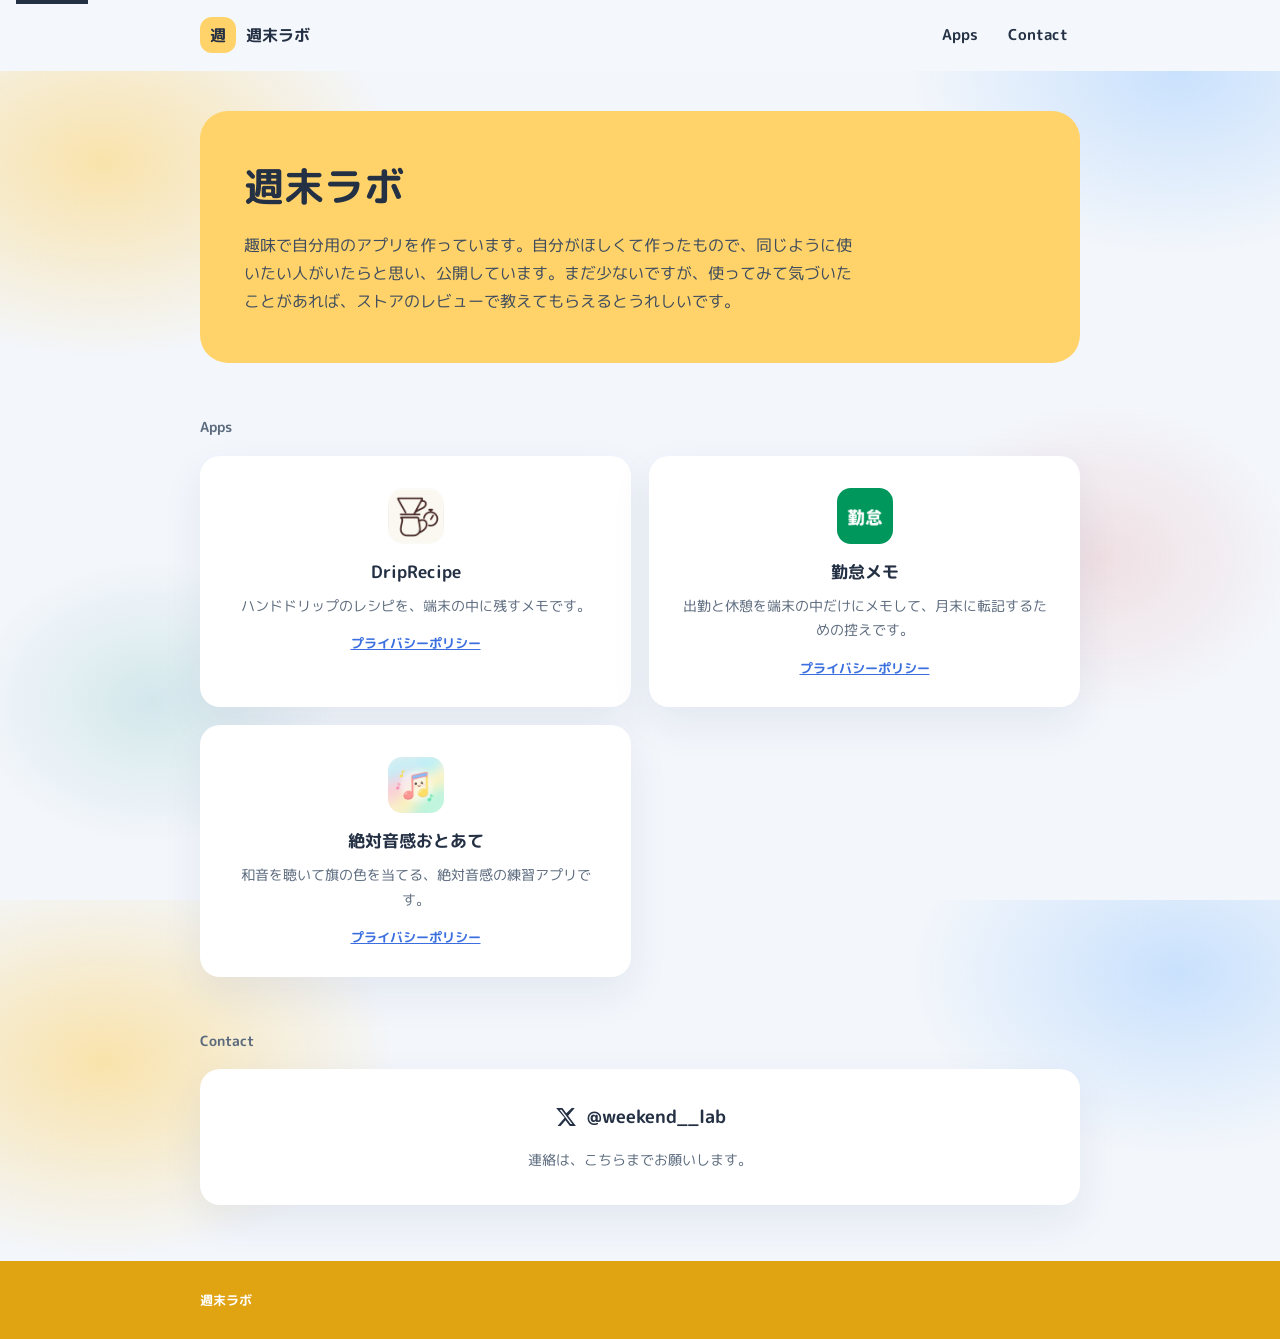
==== commit 81fe370a: "工事中の表示と、まだ並んでいないストアのバナーを外す。 Co-authored-by: Cursor <cursoragent@cursor.com>" ====
--- a/index.html
+++ b/index.html
@@ -35,7 +35,6 @@
         <p class="lede">
           趣味で自分用のアプリを作っています。自分がほしくて作ったもので、同じように使いたい人がいたらと思い、公開しています。まだ少ないですが、使ってみて気づいたことがあれば、ストアのレビューで教えてもらえるとうれしいです。
         </p>
-        <p class="site-note">このサイトは、まだ工事中です。</p>
       </section>
 
       <p class="section-label" id="apps"><span>Apps</span></p>
--- a/css/site.css
+++ b/css/site.css
@@ -211,11 +211,6 @@
   color: #3d4b5e;
 }
 
-.site-note {
-  margin: 18px 0 0;
-  font-weight: 700;
-}
-
 .hero-foot {
   display: flex;
   flex-wrap: wrap;
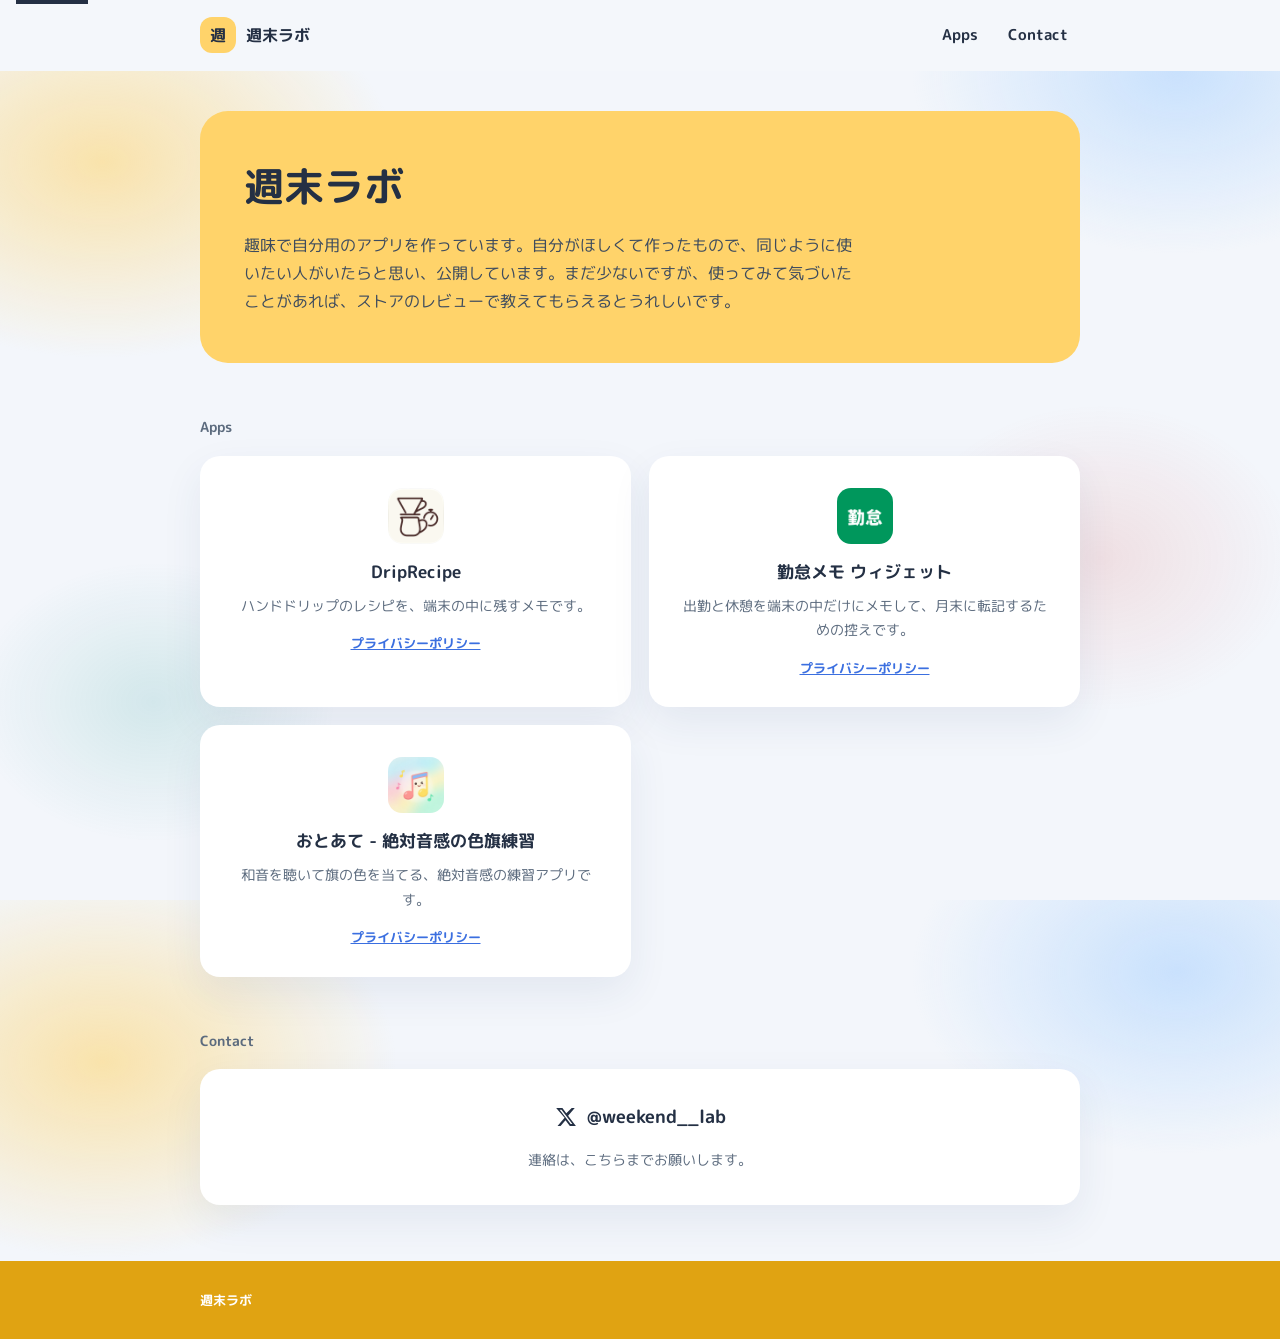
==== commit dd2a7407: "App Store の正式名称に合わせて、サイト上のアプリ名をそろえる。 Co-authored-by: Cursor <cursoragent@cursor.com>" ====
--- a/index.html
+++ b/index.html
@@ -53,8 +53,8 @@
         <p>アプリのカードを表示するには JavaScript を有効にしてください。</p>
         <p>
           <a href="driprecipe/">DripRecipe</a> ·
-          <a href="kintai/">勤怠メモ</a> ·
-          <a href="otoate/">絶対音感おとあて</a>
+          <a href="kintai/">勤怠メモ ウィジェット</a> ·
+          <a href="otoate/">おとあて - 絶対音感の色旗練習</a>
         </p>
       </noscript>
     </main>
